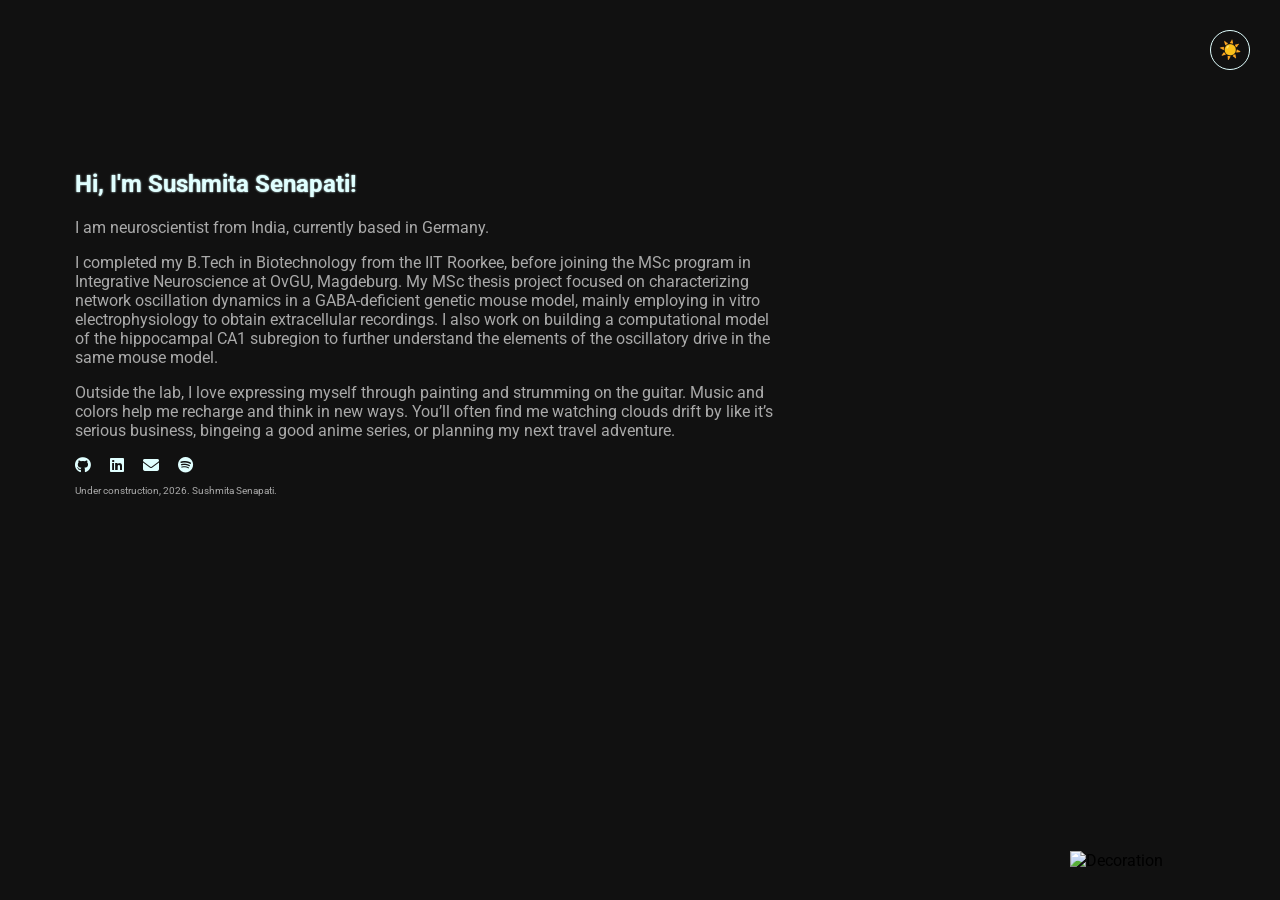
==== index.html @ 974dbf8f "foundation ready" ====
<!DOCTYPE html>

<html>
<head>
	<title> Personal website </title>

    <link rel="stylesheet" href="style.css">

    <link rel="stylesheet" href="https://cdnjs.cloudflare.com/ajax/libs/font-awesome/6.5.2/css/all.min.css">
    <link href="https://fonts.googleapis.com/css2?family=Roboto:wght@400;700&display=swap" rel="stylesheet">

    
</head>

<body>

    <!-- theme button -->
    <button id="theme-toggle">☀️</button>

    <header>
        <h2>Hi, I'm Sushmita Senapati!</h2>
    
    </header>

    <div class="introduction">
        
        <p class="personal-details">I am neuroscientist from India, currently based in Germany.</p>
        <p class="personal-details">I completed my B.Tech in Biotechnology from the IIT Roorkee, before joining the MSc program in Integrative Neuroscience at OvGU, Magdeburg. My MSc thesis project focused on characterizing network oscillation dynamics in a GABA-deficient genetic mouse model, mainly employing in vitro electrophysiology to obtain extracellular recordings. I also work on building a computational model of the hippocampal CA1 subregion to further understand the elements of the oscillatory drive in the same mouse model.</p>

        <p class="personal-details">Outside the lab, I love expressing myself through painting and strumming on the guitar. Music and colors help me recharge and think in new ways. You’ll often find me watching clouds drift by like it’s serious business, bingeing a good anime series, or planning my next travel adventure.</p>
        
    </div>

    <nav>
        <a href="https://github.com/sooshsen" target="_blank">
            <i class="fa-brands fa-github"></i>
        </a>

        <a href="https://www.linkedin.com/in/sushmita-senapati-a763b3111/" target="_blank">
            <i class="fa-brands fa-linkedin"></i>
        </a>

        <a href="mailto:sushmita.iitr16@gmail.com" target="_blank">
            <i class="fa-solid fa-envelope"></i>
        </a>

        <a href="https://open.spotify.com/user/sushmita_s" target="_blank">
            <i class="fa-brands fa-spotify"></i>
        </a>

    </nav>

    <p class="bottom-details">
        Under construction, 2026.
        Sushmita Senapati.
    </p>

    
    
    <img id="corner-illustration" src="" alt="Decoration">


    <script src="script.js"></script>


</body>

</html>
---- style.css ----
html, body {
    margin: 0;
    min-height: 100%;
}

body {
    background-color: #111111;
    font-family: 'Roboto', sans-serif;
    padding: 150px 75px 100px;
    min-height: 70vh;
    box-sizing: border-box;
}

h2 {
    color: lightcyan;
    text-shadow: 0 0 2px lightcyan;
}

.introduction {
    color: darkgray;
    font-family: 'Roboto', sans-serif;
    margin-right: 100px;
}

.personal-details {
    max-width: 700px;
    width: 100%;
    }

a {
    color: lightcyan;
    text-decoration: none;
    margin-right: 15px;
}

.bottom-details {
    color: darkgray;
    font-size: 10px;
    margin-top: 10px;
}

#corner-illustration {
    position: fixed;
    bottom: 30px;
    right: 30px;
    width: 180px;
    height: auto;
}

/* theme-toggle button */
#theme-toggle {
    position: fixed;
    top: 30px;
    right: 30px;
    background: transparent;
    border: 1px solid lightcyan;
    color: lightcyan;
    border-radius: 50%;
    width: 40px;
    height: 40px;
    font-size: 18px;
    cursor: pointer;
}


/* light mode */

body.light-mode {
    background-color: #f5f5f5;
    color: #111111;
}

body.light-mode h2 {
    color: #164e63;
}

body.light-mode .introduction {
    color: #444444;
}

body.light-mode a {
    color: #164e63;
}

body.light-mode .bottom-details {
    color: #666666;
}

body.light-mode #theme-toggle {
    border-color: #164e63;
    color: #164e53;
}
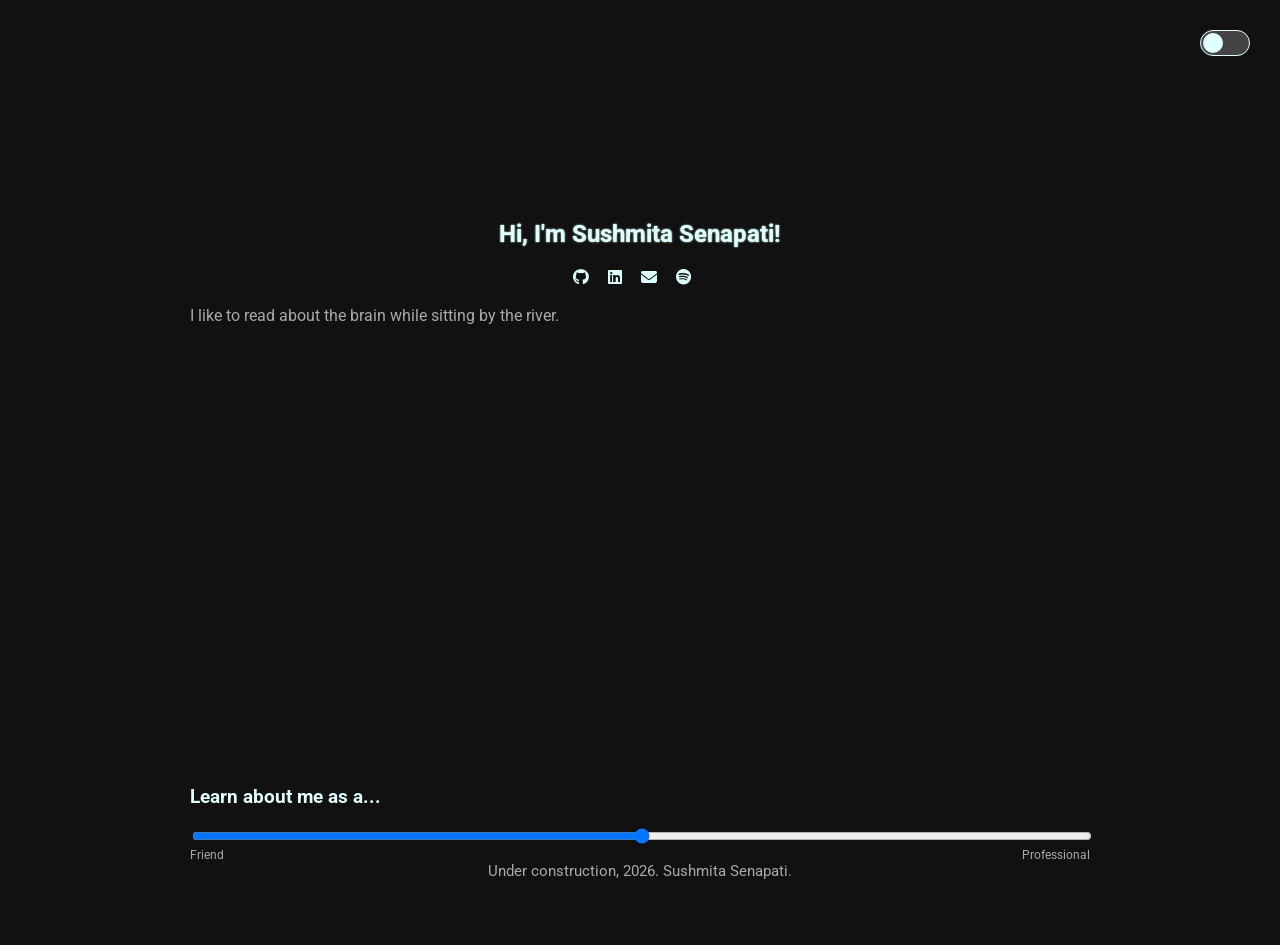
==== commit 40499267: "features added" ====
--- a/index.html
+++ b/index.html
@@ -2,7 +2,9 @@
 
 <html>
 <head>
-	<title> Personal website </title>
+    <meta name="viewport" content="width=device-width, initial-scale=1.0">
+
+	<title> sushmitasenapati </title>
 
     <link rel="stylesheet" href="style.css">
 
@@ -15,21 +17,20 @@
 <body>
 
     <!-- theme button -->
-    <button id="theme-toggle">☀️</button>
+    
+
+    <label class="theme-switch">
+        <input type="checkbox" id="theme-toggle">
+        <span class="slider"></span>
+    </label>
+
 
     <header>
         <h2>Hi, I'm Sushmita Senapati!</h2>
     
     </header>
 
-    <div class="introduction">
-        
-        <p class="personal-details">I am neuroscientist from India, currently based in Germany.</p>
-        <p class="personal-details">I completed my B.Tech in Biotechnology from the IIT Roorkee, before joining the MSc program in Integrative Neuroscience at OvGU, Magdeburg. My MSc thesis project focused on characterizing network oscillation dynamics in a GABA-deficient genetic mouse model, mainly employing in vitro electrophysiology to obtain extracellular recordings. I also work on building a computational model of the hippocampal CA1 subregion to further understand the elements of the oscillatory drive in the same mouse model.</p>
 
-        <p class="personal-details">Outside the lab, I love expressing myself through painting and strumming on the guitar. Music and colors help me recharge and think in new ways. You’ll often find me watching clouds drift by like it’s serious business, bingeing a good anime series, or planning my next travel adventure.</p>
-        
-    </div>
 
     <nav>
         <a href="https://github.com/sooshsen" target="_blank">
@@ -50,6 +51,36 @@
 
     </nav>
 
+
+    <div class="introduction" id="introduction">
+        <p class="personal-details">
+            I am a neuroscientist from India, currently based in Germany.
+        </p>
+    </div>
+
+    
+    <section class="about-slider">
+        <h3>Learn about me as a...</h3>
+
+        <input
+            type='range'
+            id='info-slider'
+            min='1'
+            max='5'
+            value='3'
+        >
+
+        <div class="slider-labels">
+            <span>Friend</span>
+            <span>Professional</span>
+        </div>
+
+        
+
+
+    </section>
+
+
     <p class="bottom-details">
         Under construction, 2026.
         Sushmita Senapati.
@@ -57,7 +88,6 @@
 
     
     
-    <img id="corner-illustration" src="" alt="Decoration">
 
 
     <script src="script.js"></script>
--- a/style.css
+++ b/style.css
@@ -7,26 +7,48 @@
 body {
     background-color: #111111;
     font-family: 'Roboto', sans-serif;
-    padding: 150px 75px 100px;
-    min-height: 70vh;
+    min-height: 100vh;
     box-sizing: border-box;
-}
-
+    
+    display: flex;
+    flex-direction: column;
+    align-items: center;
+
+    padding: 200px 0 50px;
+}
+
+/* Main heading */
 h2 {
+    width: 100%;
+    max-width: 900px;
     color: lightcyan;
     text-shadow: 0 0 2px lightcyan;
-}
-
+    text-align: center;
+}
+
+/* introduction */
 .introduction {
+    width: 90%;
+    max-width: 900px;
+    min-height: 450px;
+
     color: darkgray;
     font-family: 'Roboto', sans-serif;
-    margin-right: 100px;
-}
-
+    text-align: left;
+    
+}
+
+/* paragraphs */
 .personal-details {
-    max-width: 700px;
     width: 100%;
-    }
+    line-height: 1.6;
+    }
+
+/* socials */
+nav {
+    width: 90%;
+    text-align: center;
+}
 
 a {
     color: lightcyan;
@@ -34,34 +56,122 @@
     margin-right: 15px;
 }
 
+/* bottom */
 .bottom-details {
-    color: darkgray;
-    font-size: 10px;
-    margin-top: 10px;
-}
-
-#corner-illustration {
-    position: fixed;
-    bottom: 30px;
-    right: 30px;
-    width: 180px;
-    height: auto;
-}
+    width: 90%;
+    color: darkgray;
+    font-size: 15px;
+    margin-top: auto;
+    text-align: center;
+}
+
 
 /* theme-toggle button */
+/*
 #theme-toggle {
     position: fixed;
     top: 30px;
     right: 30px;
+
     background: transparent;
     border: 1px solid lightcyan;
     color: lightcyan;
     border-radius: 50%;
+
     width: 40px;
     height: 40px;
     font-size: 18px;
     cursor: pointer;
 }
+*/
+
+/* ON/OFF theme switch */
+.theme-switch {
+    position: fixed;
+    top: 30px;
+    right: 30px;
+
+    width: 50px;
+    height: 26px;
+}
+
+.theme-switch input {
+    opacity: 0;
+    width: 0;
+    height: 0;
+}
+
+.slider {
+    position: absolute;
+    inset: 0;
+
+    background-color: #444;
+    border: 1px solid lightcyan;
+    border-radius: 20px;
+
+    cursor: pointer;
+    transition: 0.3s;
+}
+
+.slider::before {
+    content: "";
+
+    position: absolute;
+    width: 20px;
+    height: 20px;
+
+    left: 2px;
+    bottom: 2px;
+
+    background-color: lightcyan;
+    border-radius: 50%;
+
+    transition: 0.3s;
+}
+
+/* ON */
+input:checked + .slider {
+    background-color: lightcyan;
+}
+
+input:checked + .slider::before {
+    transform: translateX(24px);
+    background-color: #164e63;
+}
+
+
+/* Know me - slider */
+.about-slider {
+    width: 90%;
+    max-width: 900px;
+    margin-top: 30px;
+}
+
+.about-slider h3 {
+    color: lightcyan;
+}
+
+#info-slider {
+    width: 100%;
+    cursor: pointer;
+}
+
+.slider-labels {
+    display: flex;
+    justify-content: space-between;
+    color: darkgray;
+    font-size: 12px;
+}
+
+#info-level {
+    color: lightcyan;
+    margin-top: 20px;
+}
+
+#about-me {
+    color: darkgray;
+    line-height: 1.6;
+}
 
 
 /* light mode */
@@ -87,7 +197,62 @@
     color: #666666;
 }
 
-body.light-mode #theme-toggle {
+body.light-mode .slider {
     border-color: #164e63;
     color: #164e53;
 }
+
+
+body.light-mode .about-slider h3 {
+    color: #164e63;
+}
+
+body.light-mode .slider-labels {
+    display: flex;
+    justify-content: space-between;
+    color: #444444;
+    font-size: 12px;
+}
+
+
+
+
+/* Mobile view */
+@media (max-width: 600px) {
+
+    body {
+        padding: 80px 0 50px;
+    }
+
+    h2 {
+        width: 90%;
+        font-size: 24px;
+    }
+
+    .introduction {
+        width: 90%;
+        min-height: 350px;
+    }
+
+    .personal-details {
+        max-width: 100%;
+    }
+
+    nav {
+        width: 90%;
+    }
+
+    .about-slider {
+        width: 90%;
+    }
+
+    .bottom-details {
+        width: 90%;
+    }
+
+    .theme-switch {
+        top: 20px;
+        right: 20px;
+    }
+    
+}
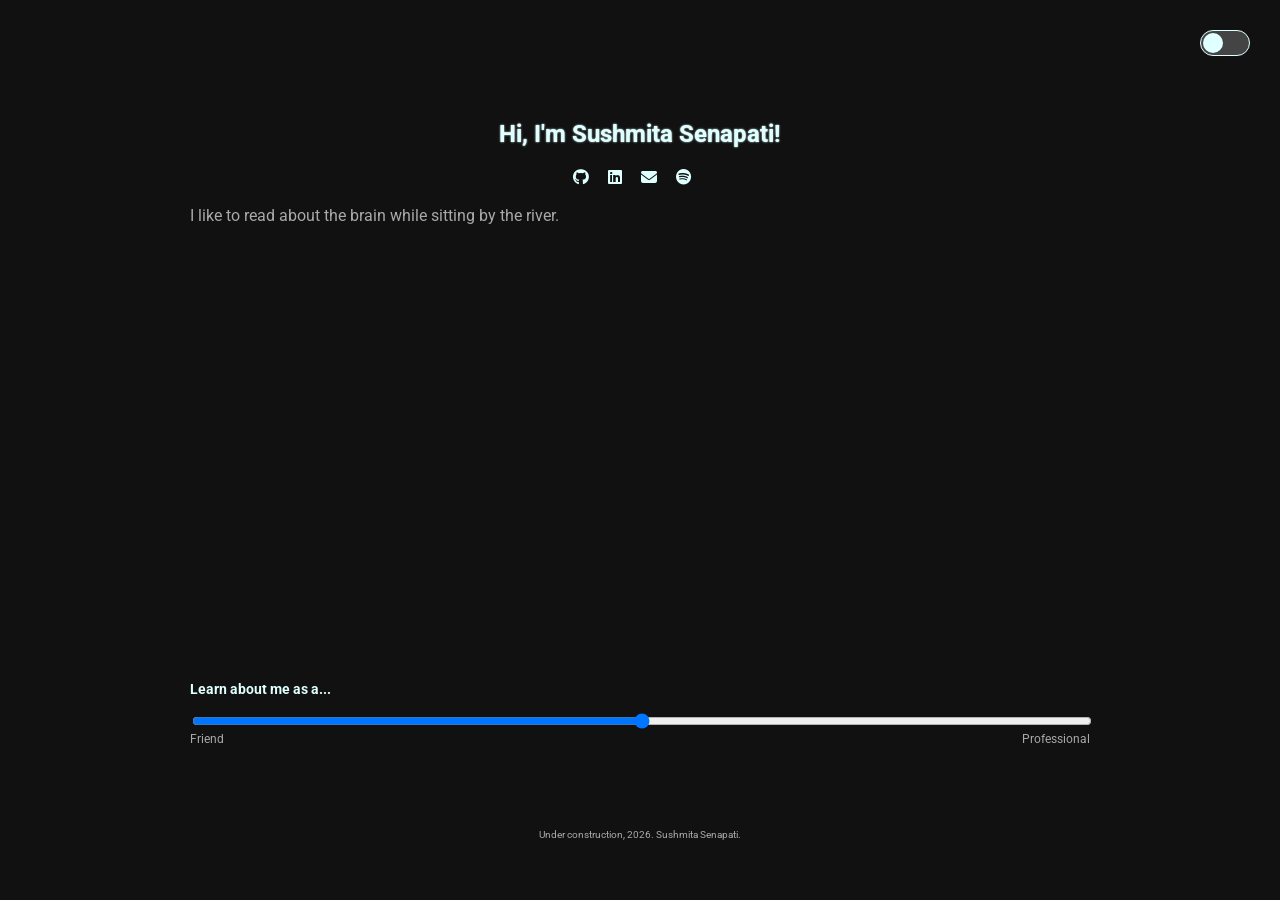
==== commit 0046e660: "fixed mobile view" ====
--- a/index.html
+++ b/index.html
@@ -53,9 +53,7 @@
 
 
     <div class="introduction" id="introduction">
-        <p class="personal-details">
-            I am a neuroscientist from India, currently based in Germany.
-        </p>
+        <p class="personal-details"></p>
     </div>
 
     
--- a/style.css
+++ b/style.css
@@ -14,7 +14,7 @@
     flex-direction: column;
     align-items: center;
 
-    padding: 200px 0 50px;
+    padding: 100px 0 50px;
 }
 
 /* Main heading */
@@ -34,13 +34,13 @@
 
     color: darkgray;
     font-family: 'Roboto', sans-serif;
-    text-align: left;
+    text-align: justify;
     
 }
 
 /* paragraphs */
 .personal-details {
-    width: 100%;
+    text-align: justify;
     line-height: 1.6;
     }
 
@@ -60,30 +60,11 @@
 .bottom-details {
     width: 90%;
     color: darkgray;
-    font-size: 15px;
+    font-size: 10px;
     margin-top: auto;
     text-align: center;
 }
 
-
-/* theme-toggle button */
-/*
-#theme-toggle {
-    position: fixed;
-    top: 30px;
-    right: 30px;
-
-    background: transparent;
-    border: 1px solid lightcyan;
-    color: lightcyan;
-    border-radius: 50%;
-
-    width: 40px;
-    height: 40px;
-    font-size: 18px;
-    cursor: pointer;
-}
-*/
 
 /* ON/OFF theme switch */
 .theme-switch {
@@ -145,6 +126,7 @@
     width: 90%;
     max-width: 900px;
     margin-top: 30px;
+    font-size: 12px;
 }
 
 .about-slider h3 {
@@ -225,7 +207,7 @@
     }
 
     h2 {
-        width: 90%;
+        width: 100%;
         font-size: 24px;
     }
 
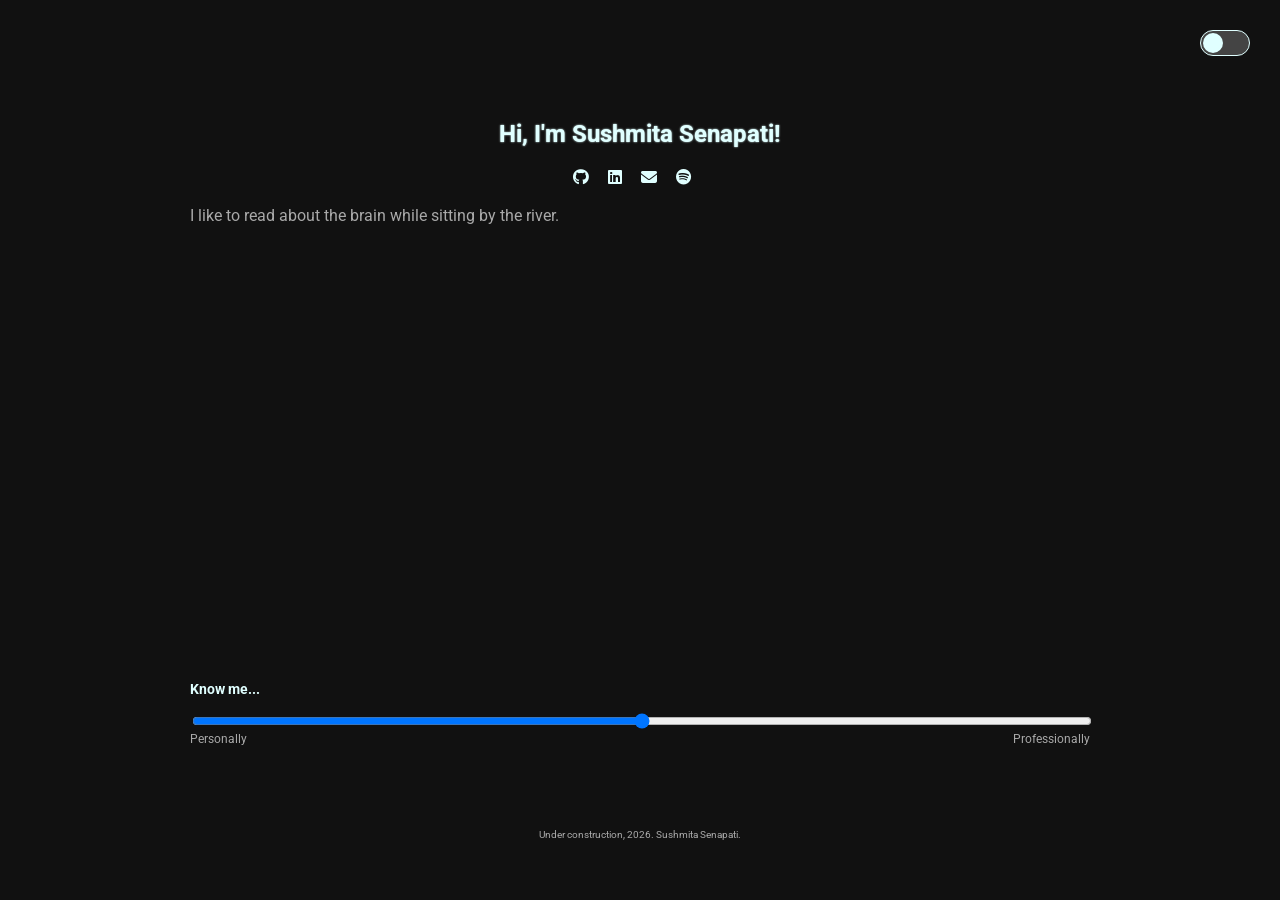
==== commit 8c44a727: "JSON created" ====
--- a/index.html
+++ b/index.html
@@ -31,7 +31,6 @@
     </header>
 
 
-
     <nav>
         <a href="https://github.com/sooshsen" target="_blank">
             <i class="fa-brands fa-github"></i>
@@ -58,7 +57,7 @@
 
     
     <section class="about-slider">
-        <h3>Learn about me as a...</h3>
+        <h3>Know me...</h3>
 
         <input
             type='range'
@@ -69,12 +68,9 @@
         >
 
         <div class="slider-labels">
-            <span>Friend</span>
-            <span>Professional</span>
+            <span>Personally</span>
+            <span>Professionally</span>
         </div>
-
-        
-
 
     </section>
 
@@ -85,9 +81,6 @@
     </p>
 
     
-    
-
-
     <script src="script.js"></script>
 
 
--- a/style.css
+++ b/style.css
@@ -208,12 +208,13 @@
 
     h2 {
         width: 100%;
-        font-size: 24px;
+        font-size: 20px;
     }
 
     .introduction {
         width: 90%;
         min-height: 350px;
+        font-size: 15px;
     }
 
     .personal-details {
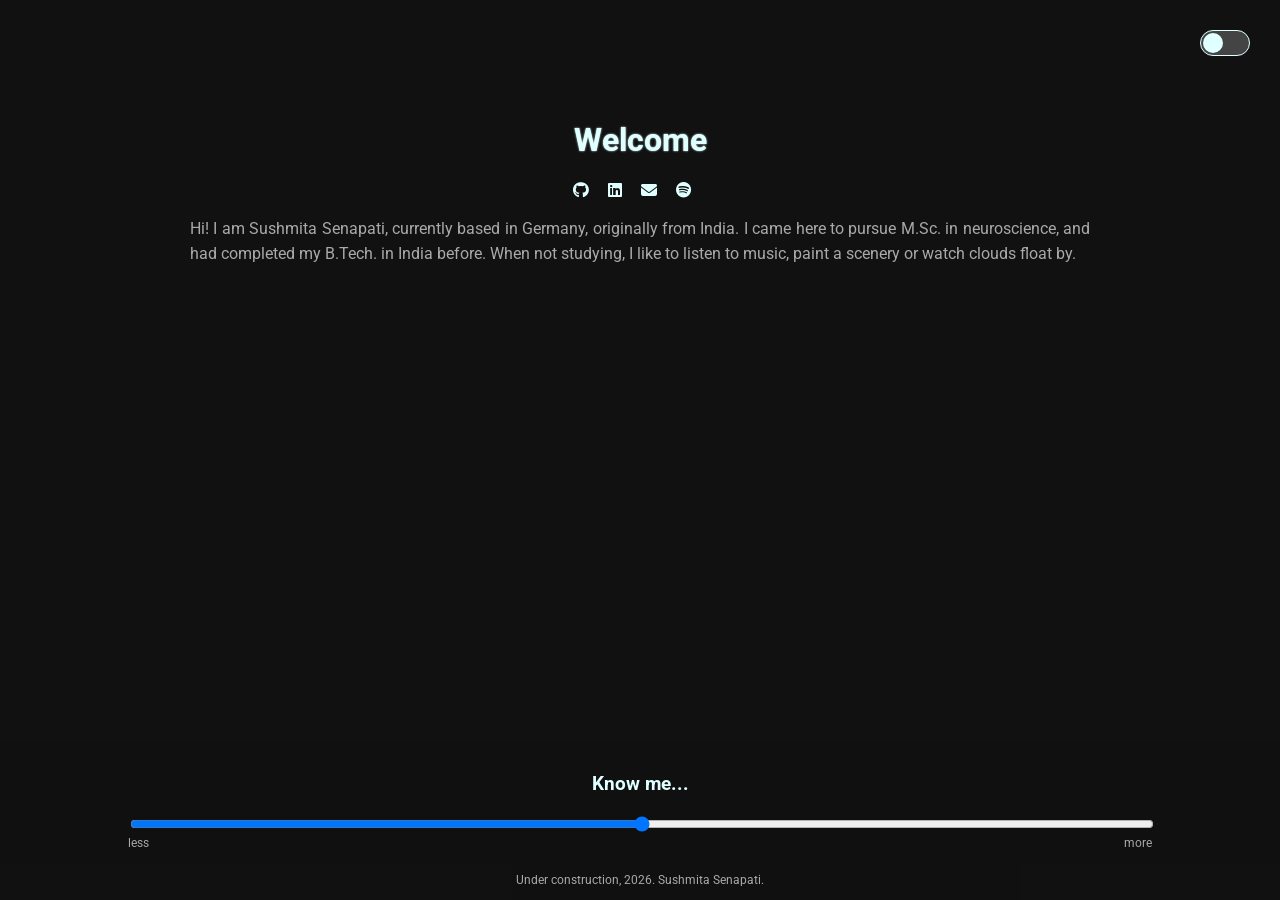
==== commit 3d674617: "fixed content" ====
--- a/index.html
+++ b/index.html
@@ -2,6 +2,7 @@
 
 <html>
 <head>
+    <meta charset="utf-8">
     <meta name="viewport" content="width=device-width, initial-scale=1.0">
 
 	<title> sushmitasenapati </title>
@@ -10,6 +11,8 @@
 
     <link rel="stylesheet" href="https://cdnjs.cloudflare.com/ajax/libs/font-awesome/6.5.2/css/all.min.css">
     <link href="https://fonts.googleapis.com/css2?family=Roboto:wght@400;700&display=swap" rel="stylesheet">
+
+    <link rel="icon" type="image/jpeg" href="data/icon_ss.jpg"> 
 
     
 </head>
@@ -26,7 +29,7 @@
 
 
     <header>
-        <h2>Hi, I'm Sushmita Senapati!</h2>
+        <h1 id="welcome">Welcome</h1>
     
     </header>
 
@@ -56,6 +59,27 @@
     </div>
 
     
+    <div class="extra-information">
+
+        <div id="skills-panel" class="info-panel">
+            <h3>Skills</h3>
+            <ul id="skills-list"></ul>
+        </div>
+
+        <div id="research-panel" class="info-panel">
+            <h3>Research Experience</h3>
+            <ul id="research-list"></ul>
+        </div>
+
+        <div id="cv-panel" class="cv-panel">
+            <a id="cv-link" href="data/CV_2026.pdf" target="_blank">
+                View my CV
+            </a>
+        </div>
+
+    </div>
+
+
     <section class="about-slider">
         <h3>Know me...</h3>
 
@@ -63,13 +87,14 @@
             type='range'
             id='info-slider'
             min='1'
-            max='5'
-            value='3'
+            max='11'
+            value='6'
+            step='1'
         >
 
         <div class="slider-labels">
-            <span>Personally</span>
-            <span>Professionally</span>
+            <span>less</span>
+            <span>more</span>
         </div>
 
     </section>
--- a/style.css
+++ b/style.css
@@ -14,23 +14,27 @@
     flex-direction: column;
     align-items: center;
 
-    padding: 100px 0 50px;
+    padding: 100px 0 150px;
 }
 
 /* Main heading */
-h2 {
+h1 {
     width: 100%;
     max-width: 900px;
     color: lightcyan;
     text-shadow: 0 0 2px lightcyan;
     text-align: center;
+}
+
+#welcome {
+    transition: opacity 0.5s ease;
 }
 
 /* introduction */
 .introduction {
     width: 90%;
     max-width: 900px;
-    min-height: 450px;
+    min-height: 0;
 
     color: darkgray;
     font-family: 'Roboto', sans-serif;
@@ -58,11 +62,24 @@
 
 /* bottom */
 .bottom-details {
-    width: 90%;
-    color: darkgray;
-    font-size: 10px;
-    margin-top: auto;
+    font-size: 12px;
+    position: fixed;
+    bottom: 0;
+    left: 0;
+
+    width: 100%;
+    height: 35px;
+    box-sizing: border-box;
+
+    margin: 0;
+    padding: 8px;
+
     text-align: center;
+
+    background: rgba(17, 17, 17, 0.95);
+    color: darkgray;
+
+    z-index: 20;
 }
 
 
@@ -123,10 +140,22 @@
 
 /* Know me - slider */
 .about-slider {
-    width: 90%;
-    max-width: 900px;
-    margin-top: 30px;
-    font-size: 12px;
+    position: fixed;
+    bottom: 35px;
+    left: 0;
+
+    width: 100%;
+    max-width: none;
+
+    padding: 15px 10%;
+    box-sizing: border-box;
+
+    background: rgba(17, 17, 17, 0.95);
+    backdrop-filter: blur(8px);
+
+    text-align: center;
+
+    z-index: 20;
 }
 
 .about-slider h3 {
@@ -156,6 +185,134 @@
 }
 
 
+
+.extra-information {
+    width: 90%;
+    max-width: 900px;
+    margin: 20px auto 0;
+
+    display: flex;
+    flex-direction: column;
+    gap: 20px;
+}
+
+.info-panel,
+.cv-panel {
+    width: 100%;
+    box-sizing: border-box;
+
+    padding: 25px;
+
+    background: rgba(30,30,30,0.8);
+    border: 1px solid lightcyan;
+    border-radius: 12px;
+
+    opacity: 0;
+    max-height: 0;
+    overflow: hidden;
+
+    transform: translateY(20px);
+
+    transition:
+        opacity 0.5s ease,
+        max-height 0.5s ease,
+        transform 0.5s ease,
+        padding 0.5s ease;
+}
+
+
+/* visible panels */
+.info-panel.show,
+.cv-panel.show {
+    opacity: 1;
+    max-height: 500px;
+    transform: translate(0);
+}
+
+/* Panel headings */
+
+.info-panel h3 {
+    margin-top: 0;
+    color: lightcyan;
+}
+
+
+/* Panel lists */
+
+#skills-list {
+    display: flex;
+    flex-wrap: wrap;
+    gap: 10px;
+    padding: 0;
+    margin: 0;
+    list-style: none;
+}
+
+#skills-list li {
+    color: darkgray;
+    border: 1px solid lightcyan;
+    border-radius: 20px;
+    padding: 6px 14px;
+    line-height: 1.4;
+}
+
+#research-list {
+    padding-left: 20px;
+    margin-bottom: 0;
+}
+
+#research-list li {
+    color: darkgray;
+    line-height: 1.6;
+    margin-bottom: 8px;
+}
+
+/* CV */
+
+.cv-panel {
+    width: 100%;
+    box-sizing: border-box;
+
+    padding: 20px;
+
+    text-align: center;
+
+    background: rgba(30, 30, 30, 0.8);
+    border: 1px solid lightcyan;
+    border-radius: 12px;
+
+    opacity: 0;
+    max-height: 0;
+    overflow: hidden;
+
+    transform: translateY(20px);
+
+    transition:
+        opacity 0.5s ease,
+        max-height 0.5s ease,
+        transform 0.5s ease,
+        padding 0.5s ease;
+}
+
+.cv-panel.show {
+    opacity: 1;
+    max-height: 100px;
+
+    transform: translateY(0);
+}
+
+.cv-panel a {
+    color: lightcyan;
+    text-decoration: none;
+    font-weight: bold;
+}
+
+.cv-panel a:hover {
+    text-decoration: underline;
+}
+
+
+
 /* light mode */
 
 body.light-mode {
@@ -163,7 +320,7 @@
     color: #111111;
 }
 
-body.light-mode h2 {
+body.light-mode h1 {
     color: #164e63;
 }
 
@@ -196,29 +353,86 @@
     font-size: 12px;
 }
 
-
+body.light-mode .about-slider {
+    background-color: #f5f5f5;
+}
+
+body.light-mode .bottom-details {
+    background-color: #f5f5f5;
+    color: #111111;
+}
+
+
+body.light-mode .info-panel,
+body.light-mode .cv-panel {
+    background: rgba(255, 255, 255, 0.95);
+    border-color: #164e63;
+}
+
+body.light-mode .info-panel h3 {
+    color: #164e63;
+}
+
+body.light-mode .info-panel li {
+    color: #444444;
+}
+
+body.light-mode #skills-list li {
+    border-color: #164e63;
+    color: #444444;
+}
+
+body.light-mode #research-list li {
+    color: #444444;
+}
+
+body.light-mode .cv-panel a {
+    color: #164e63;
+}
 
 
 /* Mobile view */
 @media (max-width: 600px) {
 
     body {
-        padding: 80px 0 50px;
-    }
-
-    h2 {
-        width: 100%;
+        padding: 80px 0 150px;
+    }
+
+    h1 {
+        width: 90%;
         font-size: 20px;
     }
 
     .introduction {
         width: 90%;
-        min-height: 350px;
+        min-height: 0;
         font-size: 15px;
     }
 
     .personal-details {
         max-width: 100%;
+        line-height: 1.6;
+    }
+
+    .extra-information {
+        width: 90%;
+        margin-top: 20px;
+    }
+
+    .info-panel,
+    .cv-panel {
+        padding: 20px;
+    }
+
+
+    /* skills */
+    #skills-list {
+        gap: 8px;
+    }
+
+    #skills-list li {
+        padding: 5px 10px;
+        font-size: 14px;
     }
 
     nav {
@@ -226,16 +440,25 @@
     }
 
     .about-slider {
-        width: 90%;
+        bottom: 35px;
+        padding: 12px 5%;
+    }
+
+    .about-slider h3 {
+        font-size: 16px;
+        margin: 5px 0 10px;
     }
 
     .bottom-details {
-        width: 90%;
+        height: 35px;
+        font-size: 11px;
+        padding: 8px 5px;
     }
 
     .theme-switch {
         top: 20px;
         right: 20px;
     }
+
     
 }
